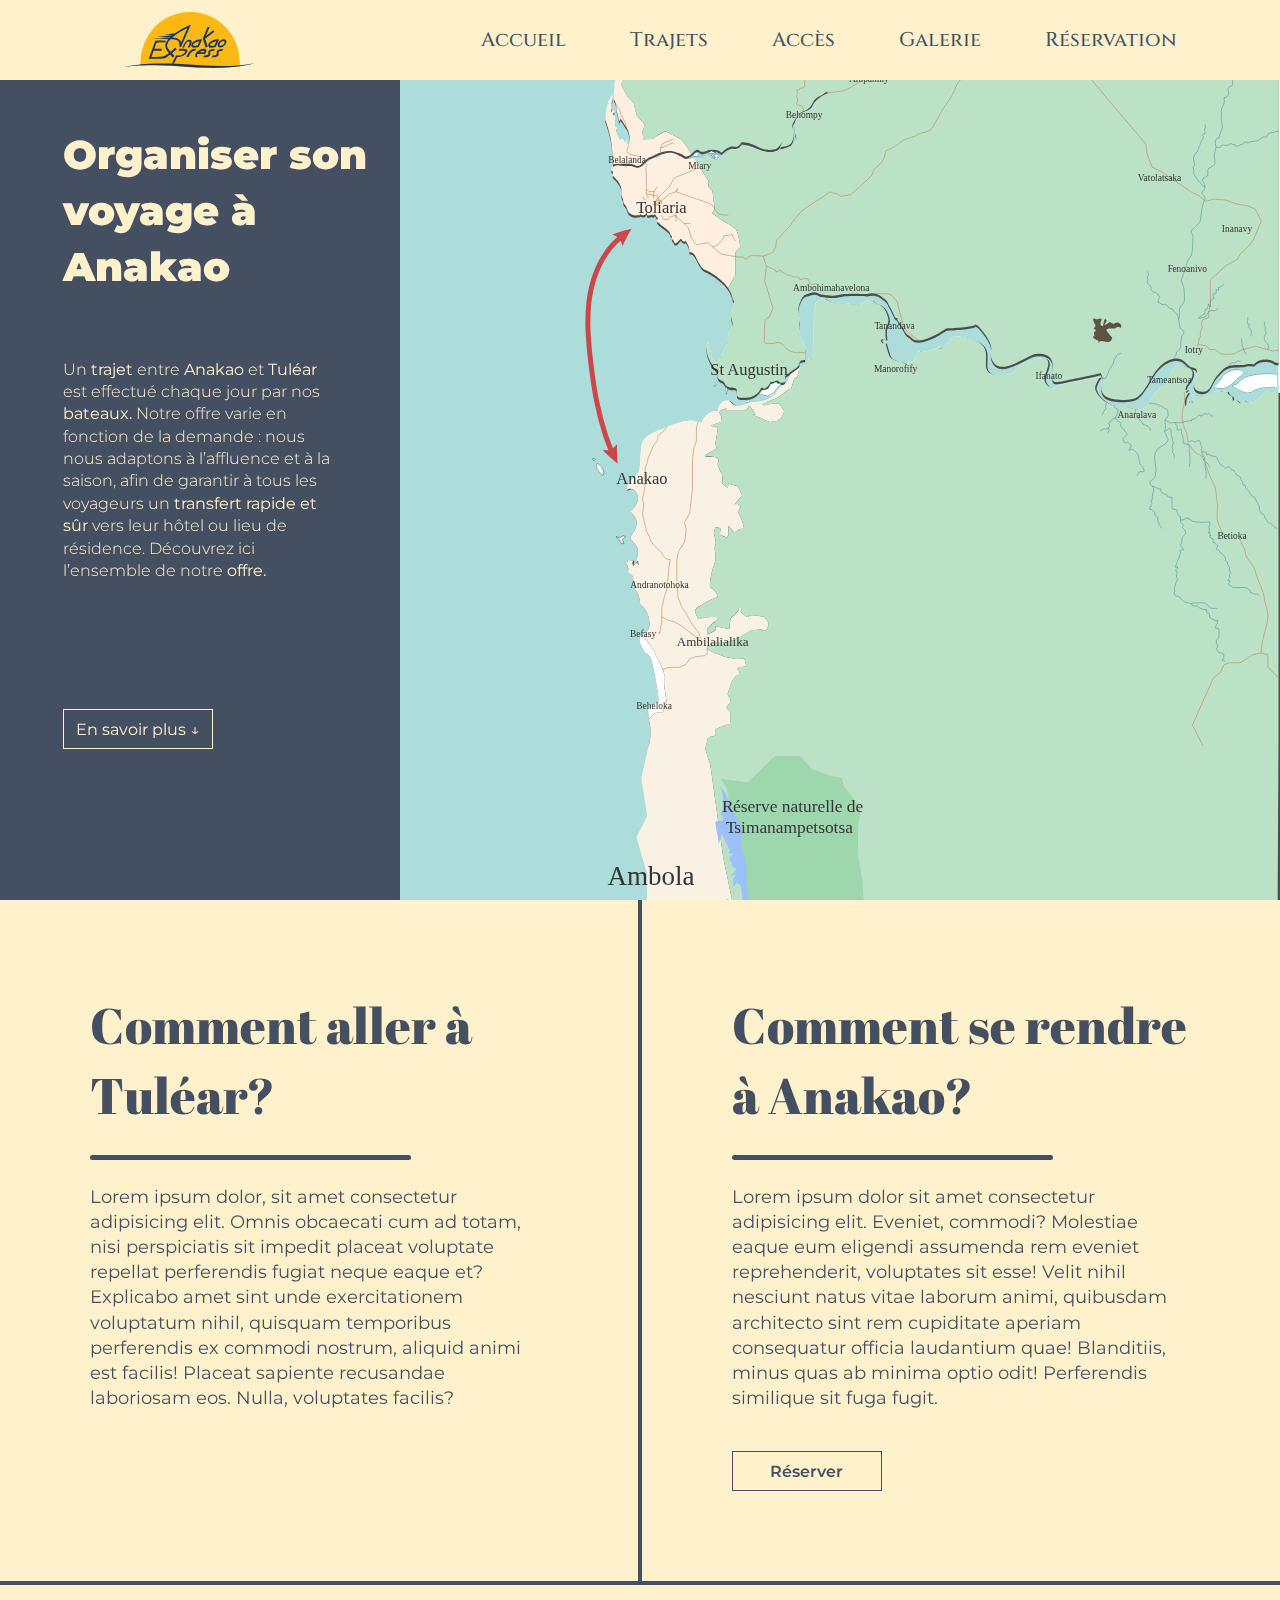
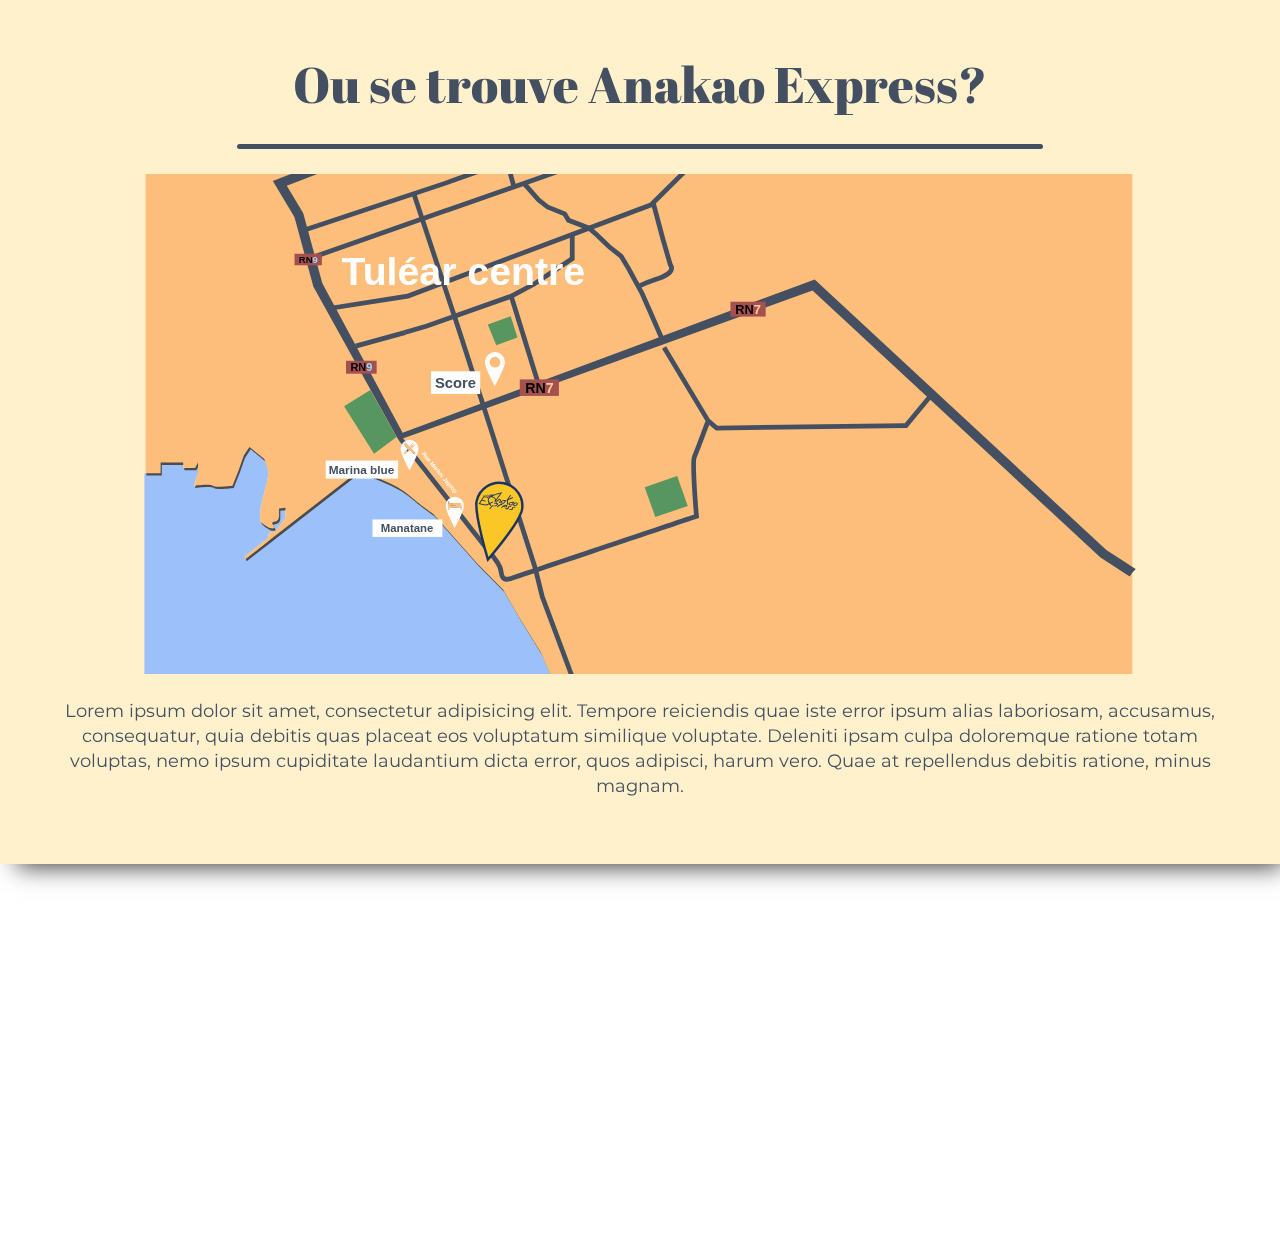
==== acces.html @ bb2743e4 "ajout de la page accès" ====
<!DOCTYPE html>
<html class="no-js" lang="">

<head>

    <meta charset="utf-8">
    <title>Accès</title>
    <meta name="description"
        content="Un transfert quotidien par bateau d'Anakao à Tuléar est assuré. D'autres trajets ou excursions sont possibles sur demande.">
    <meta name="viewport" content="width=device-width, initial-scale=1">

    <meta property="og:title" content="Accès">
    <meta property="og:type" content="website">
    <meta property="og:url" content="http://anakaoexpress/trajets.html">
    <meta property="og:image" content="https://anakao-express.hw-code.fr/img/trajets/map.svg">
    <meta property="og:description"
        content="Un transfert quotidien par bateau d'Anakao à Tuléar est assuré. D'autres trajets ou excursions sont possibles sur demande.">

    <link rel="manifest" href="site.webmanifest">
    <link rel="apple-touch-icon" href="icon.png">
    <!-- Place favicon.ico in the root directory -->


    <link rel="stylesheet" href="stylesheets/main.css">

    <meta name="theme-color" content="#fafafa">

</head>

<body class="body_acces">


    <!-------------------- NAVBAR ---------------------->


    <header>
        <nav>
            <a href="index.html" class="nav-icon" aria-label="visit homepage" aria-current="page">
                <img src="img/logo.svg" alt="logo d'anakao express">

            </a>

            <div class="main-navlinks">
                <button class="hamburger" type="button" aria-label="Toggle navigation" aria-expanded="false">
                    <span></span>
                    <span></span>
                    <span></span>
                </button>
                <div class="navlinks-container">
                    <a href="index.html" aria-current="page">Accueil</a>
                    <a href="trajets.html">Trajets</a>
                    <a href="acces.html">Accès</a>
                    <a href="galerie.html">Galerie</a>
                    <a href="contact.html">Réservation</a>
                </div>
            </div>
        </nav>
    </header>


    <!-------------------- SPLASHSCREEN ---------------------->


    <section class="splashscreen_acces">
        <aside class="sidebar_acces">
            <h1>Organiser son voyage à Anakao</h1>
            <p>Un <strong>trajet</strong> entre <strong>Anakao</strong> et <strong>Tuléar</strong> est effectué chaque
                jour
                par nos <strong>bateaux.</strong> Notre offre varie en fonction de la demande : nous nous adaptons à
                l’affluence
                et à la saison, afin de garantir à tous les voyageurs un <strong>transfert rapide et sûr</strong> vers
                leur
                hôtel ou lieu de résidence. Découvrez ici l’ensemble de notre <strong>offre.</strong></p>
            <a href="#scrollto-anakao_tul">En savoir plus ↓</a>

        </aside>
        <figure>
            <img src="img/trajets/map.svg" alt="plan du trajet anakao/auléar">
        </figure>
    </section>


    <!-------------------- MAIN ---------------------->


    <main class="bg">

        <article class="acces_container">
            <section class="acces_items">
                <h2>Comment aller à Tuléar?</h2>
                <div class="separate_acces"></div>
                <p>Lorem ipsum dolor, sit amet consectetur adipisicing elit. Omnis obcaecati cum ad totam, nisi
                    perspiciatis sit impedit placeat voluptate repellat perferendis fugiat neque eaque et? Explicabo
                    amet sint unde exercitationem voluptatum nihil, quisquam temporibus perferendis ex commodi nostrum,
                    aliquid animi est facilis! Placeat sapiente recusandae laboriosam eos. Nulla, voluptates facilis?
                </p>
            </section>
            <section class="acces_items">
                <h2>Comment se rendre à Anakao?</h2>
                <div class="separate_acces"></div>
                <p>Lorem ipsum dolor sit amet consectetur adipisicing elit. Eveniet, commodi? Molestiae eaque eum
                    eligendi assumenda rem eveniet reprehenderit, voluptates sit esse! Velit nihil nesciunt natus vitae
                    laborum animi, quibusdam architecto sint rem cupiditate aperiam consequatur officia laudantium quae!
                    Blanditiis, minus quas ab minima optio odit! Perferendis similique sit fuga fugit.</p>
                <div class="buttons">
                    <a href="contact.html" class="rsv_button">Réserver</a>
                </div>
            </section>
            <section class="acces_items">
                <h2>Ou se trouve Anakao Express?</h2>
                <div class="separate_acces"></div>
                <figure>
                    <img src="img/acces/map_1.svg" alt="">
                </figure>
                <p>Lorem ipsum dolor sit amet, consectetur adipisicing elit. Tempore reiciendis quae iste error ipsum
                    alias laboriosam, accusamus, consequatur, quia debitis quas placeat eos voluptatum similique
                    voluptate. Deleniti ipsam culpa doloremque ratione totam voluptas, nemo ipsum cupiditate laudantium
                    dicta error, quos adipisci, harum vero. Quae at repellendus debitis ratione, minus magnam.</p>
            </section>
        </article>

    </main>


    <!-------------------- FOOTER ---------------------->


    <footer>
        <ul class="adress">
            <li>Anakao Express</li>
            <li>Boulevard Lyautey <br>Mahavates 2<br>601 Tuléar</li>
            <li>Odilia : 034 60 072 61-62 <br> Fredo : 034 21 673 20</li>
            <li>anakaoexpress@gmail.com</li>
            <li><a href="index.html">
                    <figure><img src="img/logo.svg" alt="logo anakao express"></figure>
                </a></li>
        </ul>
        <div class="separate_footer"></div>
        <ul class="summary">
            <li>Sommaire</li>
            <li><a href="index.html">Accueil</a></li>
            <li><a href="trajets.html">Les trajets</a></li>
            <li><a href="bateaux.html">Les bateaux</a></li>
            <li><a href="contact.html">Tarifs & réservations</a></li>
        </ul>
        <div class="separate_footer"></div>
        <ul class="useful_links">
            <li>Liens utiles</li>
            <li><a target="_blank" href="http://amandine-redaction.fr">Rédactrice Web</a></li>
            <li><a target="_blank" href="https://www.linkedin.com/in/hugo-woille-developpeur-front-end/">Développeur
                    WEB</a>
            </li>
            <li>Suivez nous !</li>
            <li><a href="https://www.facebook.com/anakaoexpress">
                    <figure><img src="img/rs/fbn.svg" alt="logo de facebook"></figure>
                </a></li>
        </ul>
    </footer>
</body>

</html>
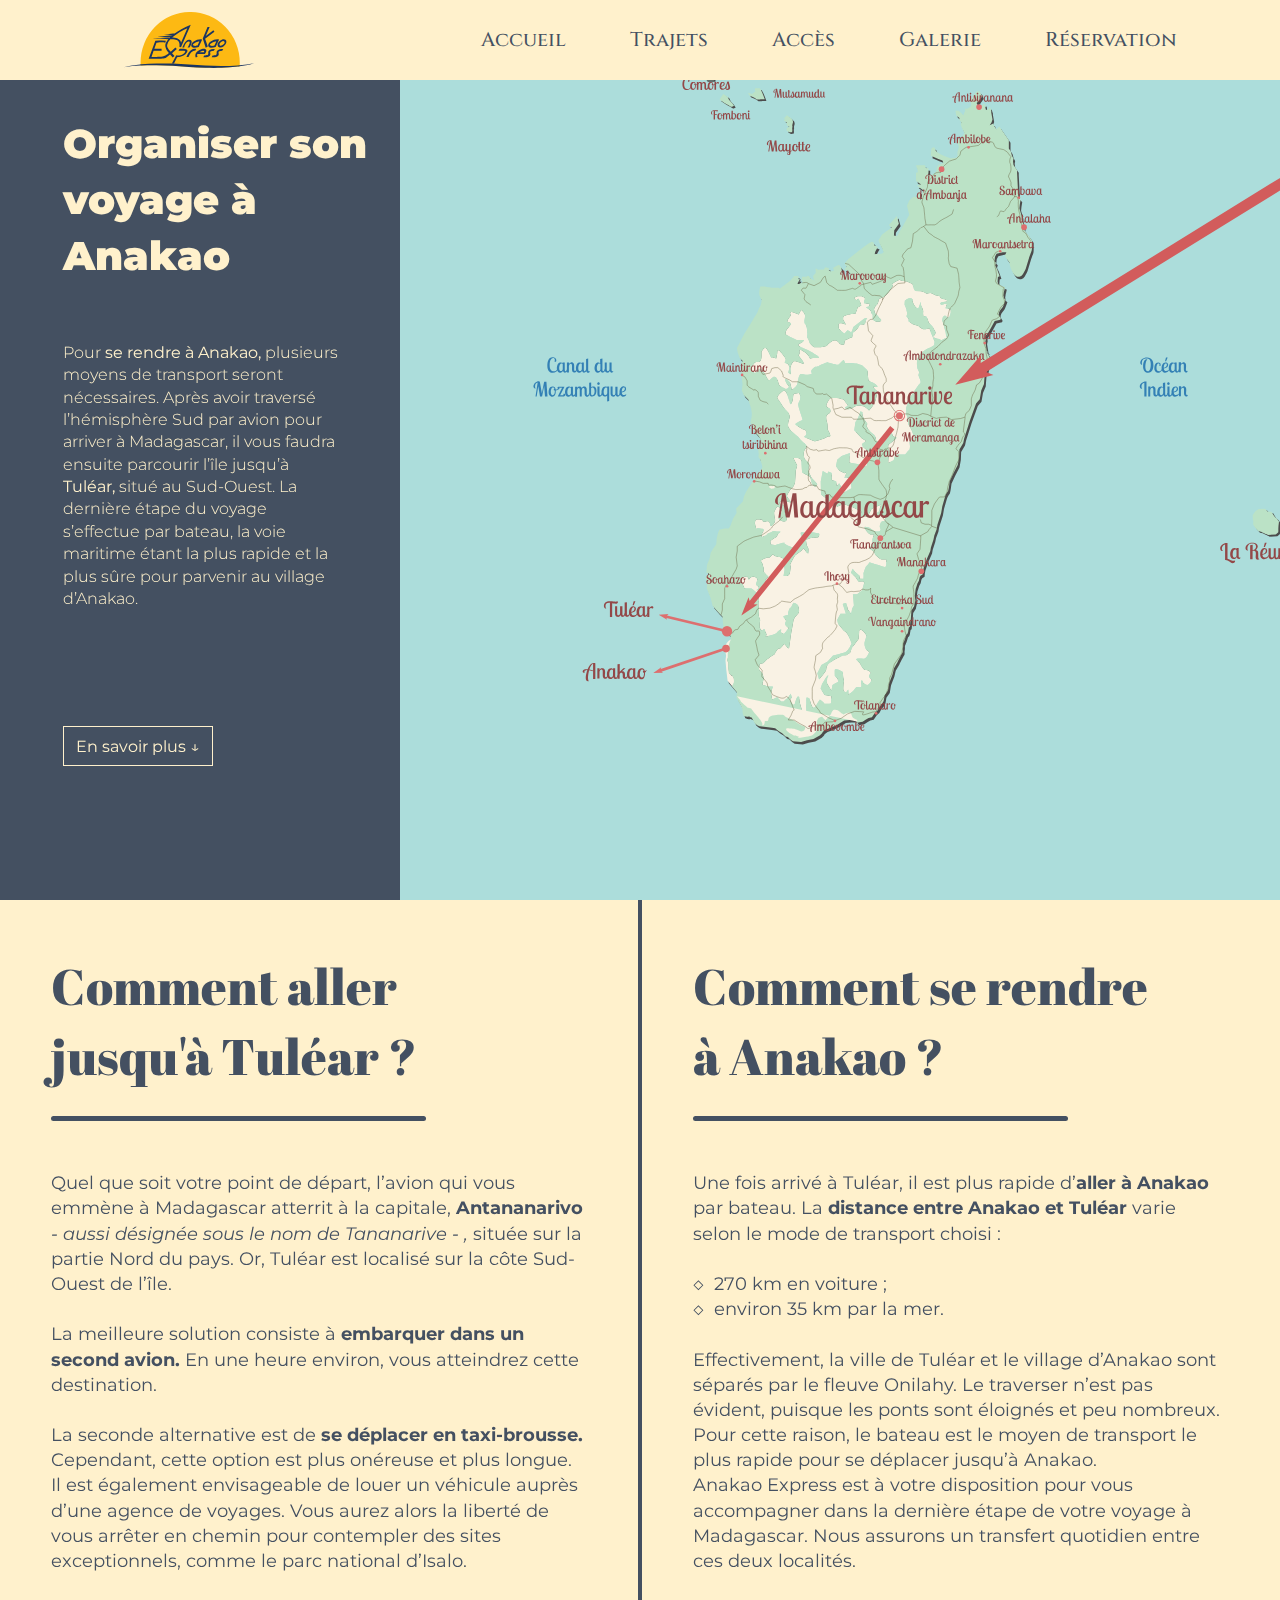
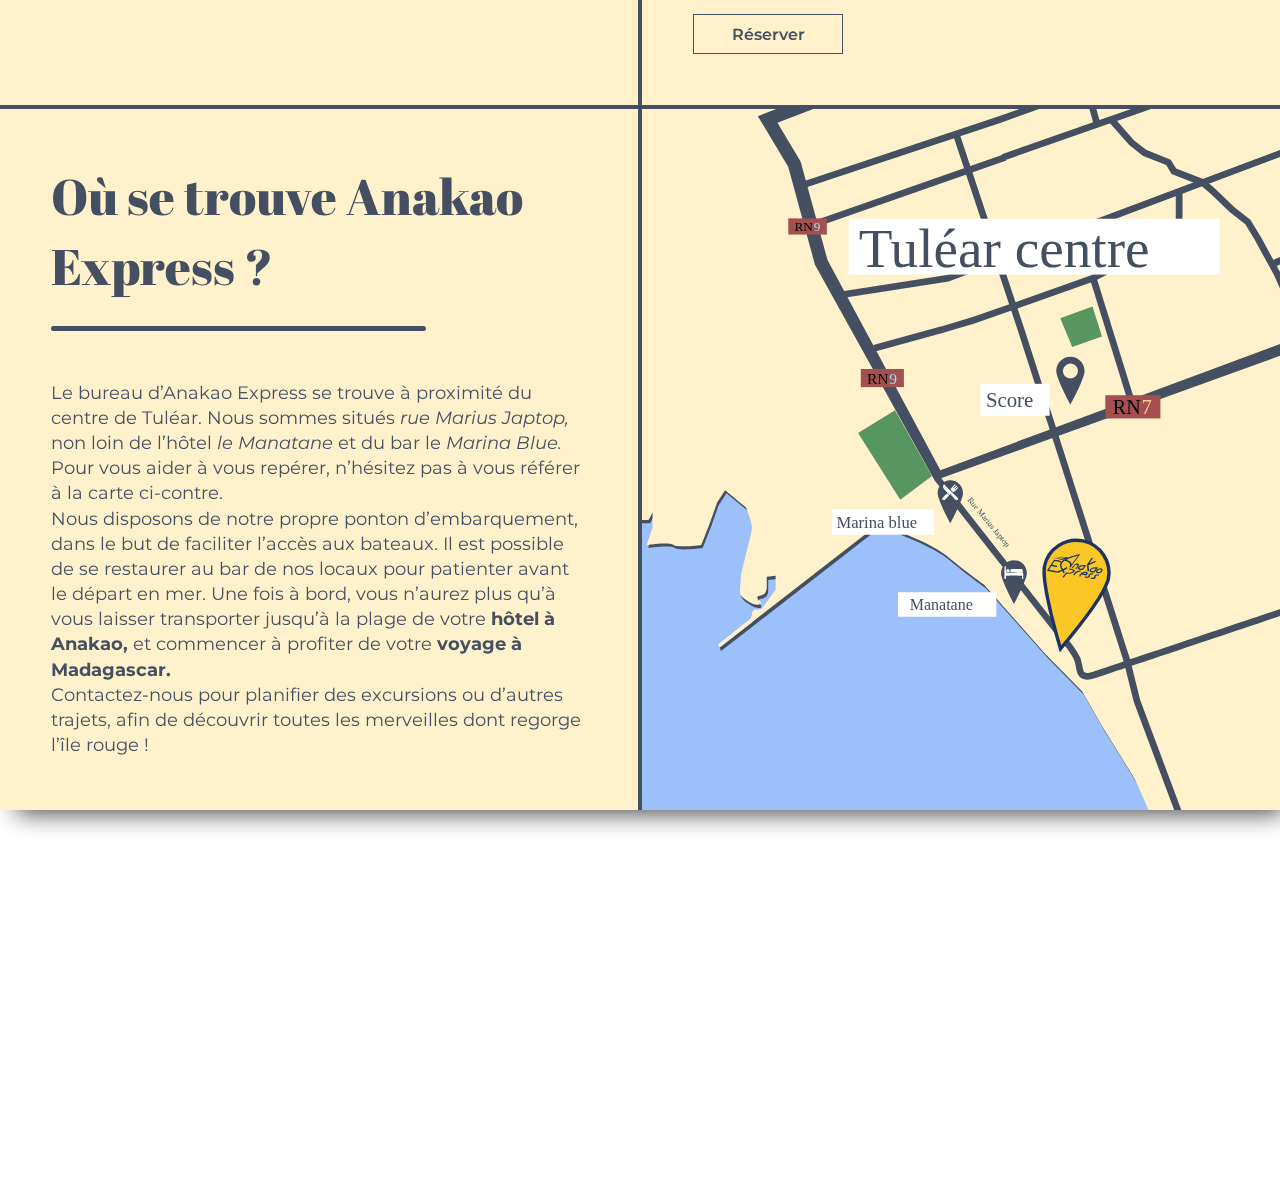
==== commit 6394d71a: "finissions de la page accès" ====
--- a/acces.html
+++ b/acces.html
@@ -64,18 +64,15 @@
     <section class="splashscreen_acces">
         <aside class="sidebar_acces">
             <h1>Organiser son voyage à Anakao</h1>
-            <p>Un <strong>trajet</strong> entre <strong>Anakao</strong> et <strong>Tuléar</strong> est effectué chaque
-                jour
-                par nos <strong>bateaux.</strong> Notre offre varie en fonction de la demande : nous nous adaptons à
-                l’affluence
-                et à la saison, afin de garantir à tous les voyageurs un <strong>transfert rapide et sûr</strong> vers
-                leur
-                hôtel ou lieu de résidence. Découvrez ici l’ensemble de notre <strong>offre.</strong></p>
+            <p>Pour <strong>se rendre à Anakao,</strong> plusieurs moyens de transport seront nécessaires. Après avoir
+                traversé l’hémisphère Sud par avion pour arriver à Madagascar, il vous faudra ensuite parcourir l’île
+                jusqu’à <strong>Tuléar,</strong> situé au Sud-Ouest. La dernière étape du voyage s’effectue par bateau,
+                la voie maritime étant la plus rapide et la plus sûre pour parvenir au village d’Anakao.</p>
             <a href="#scrollto-anakao_tul">En savoir plus ↓</a>
 
         </aside>
         <figure>
-            <img src="img/trajets/map.svg" alt="plan du trajet anakao/auléar">
+            <img src="img/acces/map_mada.svg" alt="plan du trajet anakao/auléar">
         </figure>
     </section>
 
@@ -87,35 +84,58 @@
 
         <article class="acces_container">
             <section class="acces_items">
-                <h2>Comment aller à Tuléar?</h2>
+                <h2>Comment aller jusqu'à Tuléar ?</h2>
                 <div class="separate_acces"></div>
-                <p>Lorem ipsum dolor, sit amet consectetur adipisicing elit. Omnis obcaecati cum ad totam, nisi
-                    perspiciatis sit impedit placeat voluptate repellat perferendis fugiat neque eaque et? Explicabo
-                    amet sint unde exercitationem voluptatum nihil, quisquam temporibus perferendis ex commodi nostrum,
-                    aliquid animi est facilis! Placeat sapiente recusandae laboriosam eos. Nulla, voluptates facilis?
+                <p>Quel que soit votre point de départ, l’avion qui vous emmène à Madagascar atterrit à la capitale,
+                    <strong>Antananarivo</strong> <i>- aussi désignée sous le nom de Tananarive - ,</i> située sur la
+                    partie Nord du pays. Or, Tuléar est localisé sur la côte Sud-Ouest de l’île. <br> <br> La meilleure solution
+                    consiste à <strong>embarquer dans un second avion.</strong> En une heure environ, vous atteindrez
+                    cette destination.<br> <br>
+                    La seconde alternative est de <strong>se déplacer en taxi-brousse.</strong> Cependant, cette option
+                    est plus onéreuse et plus longue. <br> Il est également envisageable de <strong>louer un
+                        véhicule</strong> auprès d’une agence de voyages. Vous aurez alors la liberté de vous arrêter en
+                    chemin pour contempler des sites exceptionnels, comme le parc national d’Isalo.
+
                 </p>
             </section>
             <section class="acces_items">
-                <h2>Comment se rendre à Anakao?</h2>
+                <h2>Comment se rendre à Anakao ?</h2>
                 <div class="separate_acces"></div>
-                <p>Lorem ipsum dolor sit amet consectetur adipisicing elit. Eveniet, commodi? Molestiae eaque eum
-                    eligendi assumenda rem eveniet reprehenderit, voluptates sit esse! Velit nihil nesciunt natus vitae
-                    laborum animi, quibusdam architecto sint rem cupiditate aperiam consequatur officia laudantium quae!
-                    Blanditiis, minus quas ab minima optio odit! Perferendis similique sit fuga fugit.</p>
+                <p>Une fois arrivé à Tuléar, il est plus rapide d’<strong>aller à Anakao</strong> par bateau. La
+                    <strong>distance entre Anakao et Tuléar</strong> varie selon le mode de transport choisi :<br><br>
+                    ◇  270 km en voiture ; <br>
+                    ◇  environ 35 km par la mer.<br> <br>
+                    Effectivement, la ville de Tuléar et le village d’Anakao sont séparés par le fleuve Onilahy. Le
+                    traverser n’est pas évident, puisque les ponts sont éloignés et peu nombreux.
+                    Pour cette raison, <strong id="nostrong">le bateau est le moyen de transport le plus rapide pour se déplacer
+                        jusqu’à Anakao.</strong><br>
+                    Anakao Express est à votre disposition pour vous accompagner dans la dernière étape de votre voyage
+                    à Madagascar. Nous assurons un transfert quotidien entre ces deux localités.
+                </p>
                 <div class="buttons">
                     <a href="contact.html" class="rsv_button">Réserver</a>
                 </div>
             </section>
             <section class="acces_items">
-                <h2>Ou se trouve Anakao Express?</h2>
+                <div class="anakao_location">
+                <h2>Où se trouve Anakao Express ?</h2>
                 <div class="separate_acces"></div>
-                <figure>
-                    <img src="img/acces/map_1.svg" alt="">
-                </figure>
-                <p>Lorem ipsum dolor sit amet, consectetur adipisicing elit. Tempore reiciendis quae iste error ipsum
-                    alias laboriosam, accusamus, consequatur, quia debitis quas placeat eos voluptatum similique
-                    voluptate. Deleniti ipsam culpa doloremque ratione totam voluptas, nemo ipsum cupiditate laudantium
-                    dicta error, quos adipisci, harum vero. Quae at repellendus debitis ratione, minus magnam.</p>
+                
+                <p>Le </strong>bureau d’Anakao Express</strong> se trouve à proximité du centre de Tuléar. Nous sommes
+                    situés <i>rue Marius Japtop,</i> non loin de l’hôtel <i>le Manatane</i> et du bar le <i>Marina
+                        Blue. <br></i> Pour vous aider à vous repérer, n’hésitez pas à vous référer à la carte ci-contre.<br>
+                    Nous disposons de notre propre ponton d’embarquement, dans le but de faciliter l’accès aux bateaux.
+                    Il est possible de se restaurer au bar de nos locaux pour patienter avant le départ en mer. Une fois
+                    à bord, vous n’aurez plus qu’à vous laisser transporter jusqu’à la plage de votre <strong>hôtel à
+                        Anakao,</strong> et commencer à profiter de votre <strong>voyage à Madagascar.</strong><br>
+                    Contactez-nous pour planifier des excursions ou d’autres trajets, afin de découvrir toutes les
+                    merveilles dont regorge l’île rouge !
+                </p>
+                
+            </div>
+            <figure>
+                <img src="img/acces/map_1.svg" alt="">
+            </figure>
             </section>
         </article>
 
@@ -156,6 +176,7 @@
                 </a></li>
         </ul>
     </footer>
+    <script type="text/javascript" src="js/navbar.js"></script>
 </body>
 
 </html>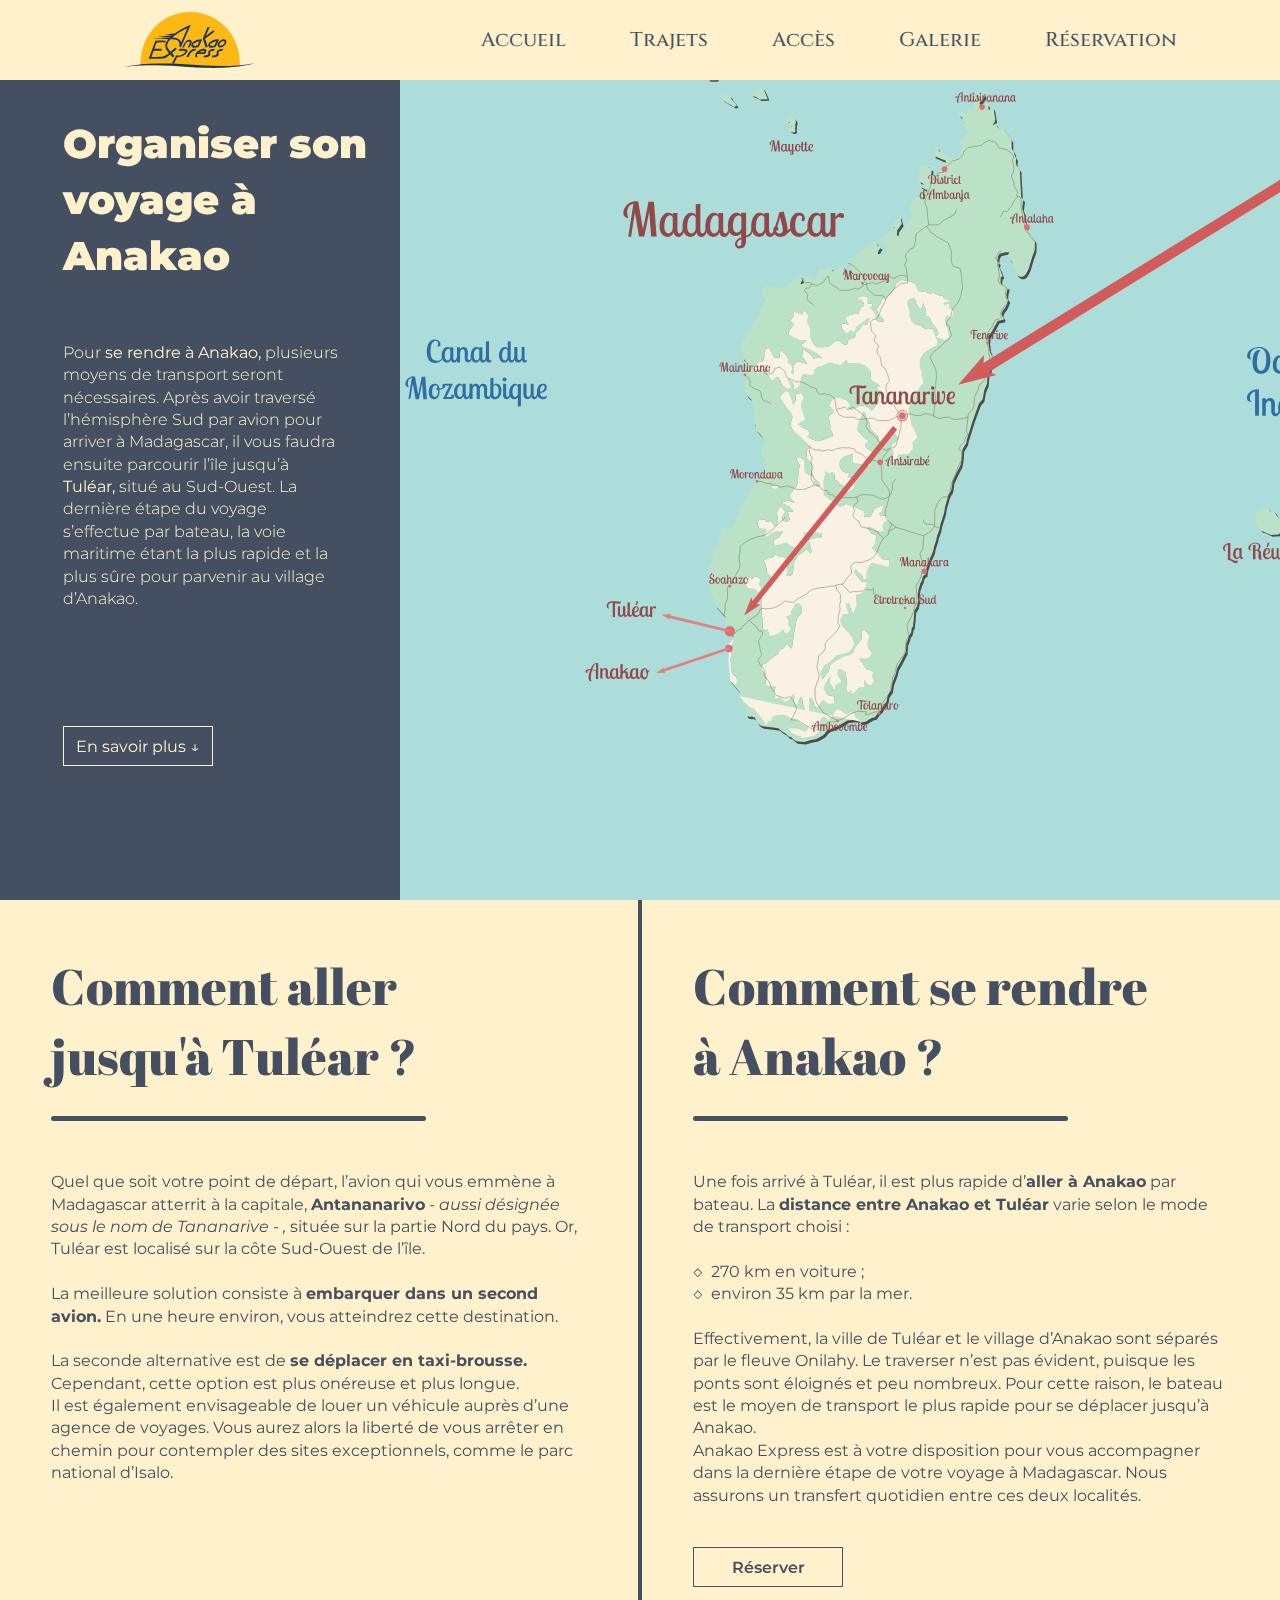
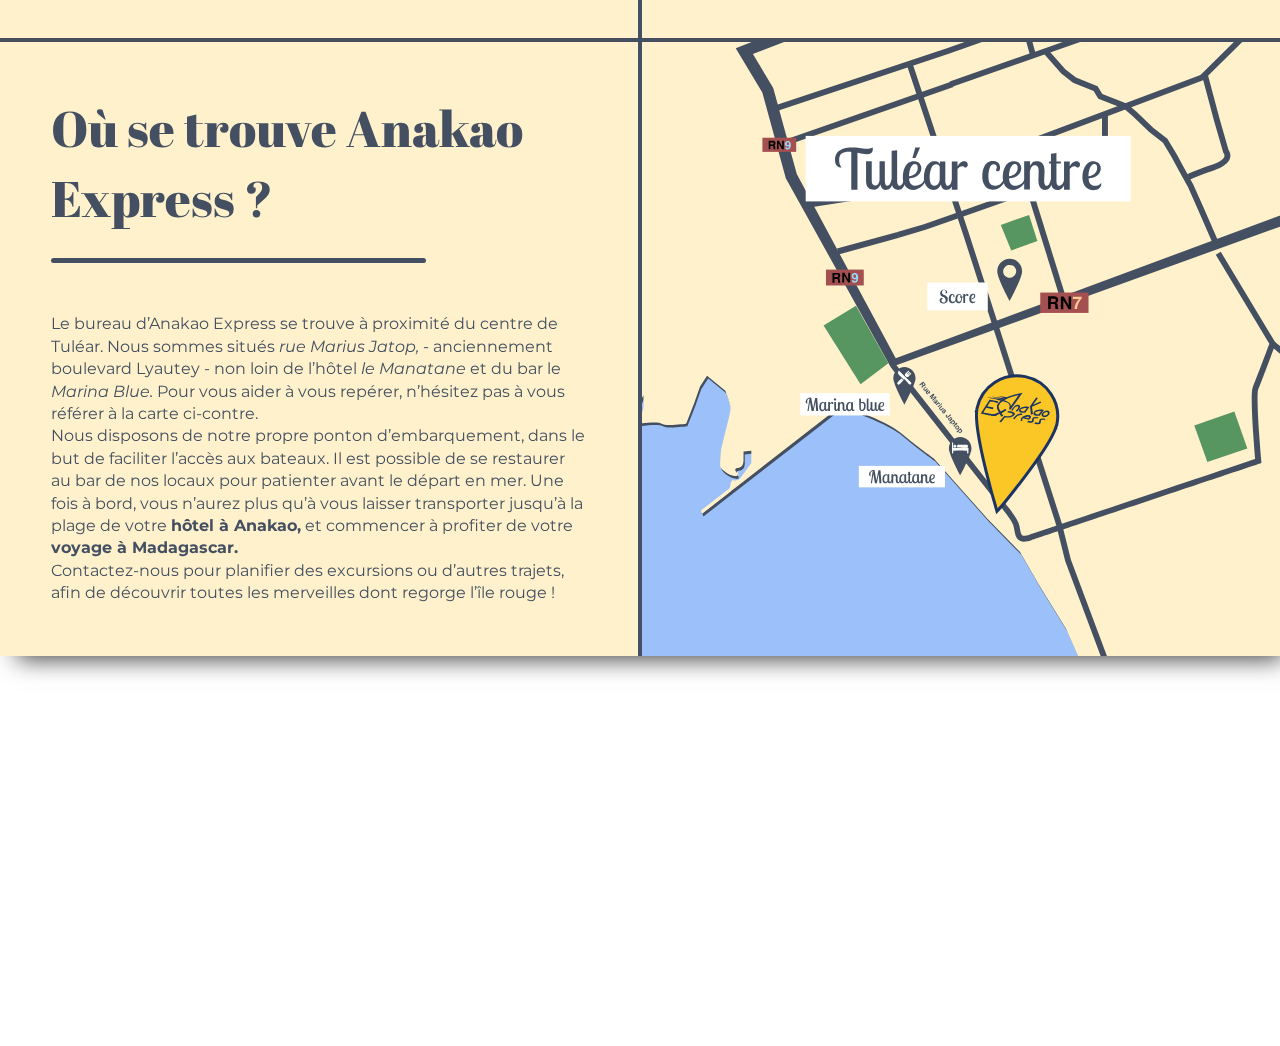
==== commit 11ad4ed1: "petit changements des map page acces" ====
--- a/acces.html
+++ b/acces.html
@@ -88,7 +88,8 @@
                 <div class="separate_acces"></div>
                 <p>Quel que soit votre point de départ, l’avion qui vous emmène à Madagascar atterrit à la capitale,
                     <strong>Antananarivo</strong> <i>- aussi désignée sous le nom de Tananarive - ,</i> située sur la
-                    partie Nord du pays. Or, Tuléar est localisé sur la côte Sud-Ouest de l’île. <br> <br> La meilleure solution
+                    partie Nord du pays. Or, Tuléar est localisé sur la côte Sud-Ouest de l’île. <br> <br> La meilleure
+                    solution
                     consiste à <strong>embarquer dans un second avion.</strong> En une heure environ, vous atteindrez
                     cette destination.<br> <br>
                     La seconde alternative est de <strong>se déplacer en taxi-brousse.</strong> Cependant, cette option
@@ -107,7 +108,8 @@
                     ◇  environ 35 km par la mer.<br> <br>
                     Effectivement, la ville de Tuléar et le village d’Anakao sont séparés par le fleuve Onilahy. Le
                     traverser n’est pas évident, puisque les ponts sont éloignés et peu nombreux.
-                    Pour cette raison, <strong id="nostrong">le bateau est le moyen de transport le plus rapide pour se déplacer
+                    Pour cette raison, <strong id="nostrong">le bateau est le moyen de transport le plus rapide pour se
+                        déplacer
                         jusqu’à Anakao.</strong><br>
                     Anakao Express est à votre disposition pour vous accompagner dans la dernière étape de votre voyage
                     à Madagascar. Nous assurons un transfert quotidien entre ces deux localités.
@@ -118,24 +120,27 @@
             </section>
             <section class="acces_items">
                 <div class="anakao_location">
-                <h2>Où se trouve Anakao Express ?</h2>
-                <div class="separate_acces"></div>
-                
-                <p>Le </strong>bureau d’Anakao Express</strong> se trouve à proximité du centre de Tuléar. Nous sommes
-                    situés <i>rue Marius Japtop,</i> non loin de l’hôtel <i>le Manatane</i> et du bar le <i>Marina
-                        Blue. <br></i> Pour vous aider à vous repérer, n’hésitez pas à vous référer à la carte ci-contre.<br>
-                    Nous disposons de notre propre ponton d’embarquement, dans le but de faciliter l’accès aux bateaux.
-                    Il est possible de se restaurer au bar de nos locaux pour patienter avant le départ en mer. Une fois
-                    à bord, vous n’aurez plus qu’à vous laisser transporter jusqu’à la plage de votre <strong>hôtel à
-                        Anakao,</strong> et commencer à profiter de votre <strong>voyage à Madagascar.</strong><br>
-                    Contactez-nous pour planifier des excursions ou d’autres trajets, afin de découvrir toutes les
-                    merveilles dont regorge l’île rouge !
-                </p>
-                
-            </div>
-            <figure>
-                <img src="img/acces/map_1.svg" alt="">
-            </figure>
+                    <h2>Où se trouve Anakao Express ?</h2>
+                    <div class="separate_acces"></div>
+
+                    <p>Le </strong>bureau d’Anakao Express</strong> se trouve à proximité du centre de Tuléar. Nous
+                        sommes situés <i>rue Marius Jatop, </i>- anciennement boulevard Lyautey - non loin de l’hôtel
+                        <i>le Manatane</i> et du bar le <i>Marina Blue.</i> Pour vous aider à vous repérer, n’hésitez
+                        pas à vous référer à la carte ci-contre.<br>
+                        Nous disposons de notre propre ponton d’embarquement, dans le but de faciliter l’accès aux
+                        bateaux. Il est possible de se restaurer au bar de nos locaux pour patienter avant le départ en
+                        mer. Une fois à bord, vous n’aurez plus qu’à vous laisser transporter jusqu’à la plage de votre
+                        <strong>hôtel à Anakao,</strong> et commencer à profiter de votre <strong>voyage à
+                            Madagascar.</strong><br>
+                        Contactez-nous pour planifier des excursions ou d’autres trajets, afin de découvrir toutes les
+                        merveilles dont regorge l’île rouge !
+
+                    </p>
+
+                </div>
+                <figure>
+                    <img src="img/acces/map_1.svg" alt="">
+                </figure>
             </section>
         </article>
 
@@ -148,7 +153,7 @@
     <footer>
         <ul class="adress">
             <li>Anakao Express</li>
-            <li>Boulevard Lyautey <br>Mahavates 2<br>601 Tuléar</li>
+            <li>rue Marius Jatop <br>Mahavates 2<br>601 Tuléar</li>
             <li>Odilia : 034 60 072 61-62 <br> Fredo : 034 21 673 20</li>
             <li>anakaoexpress@gmail.com</li>
             <li><a href="index.html">
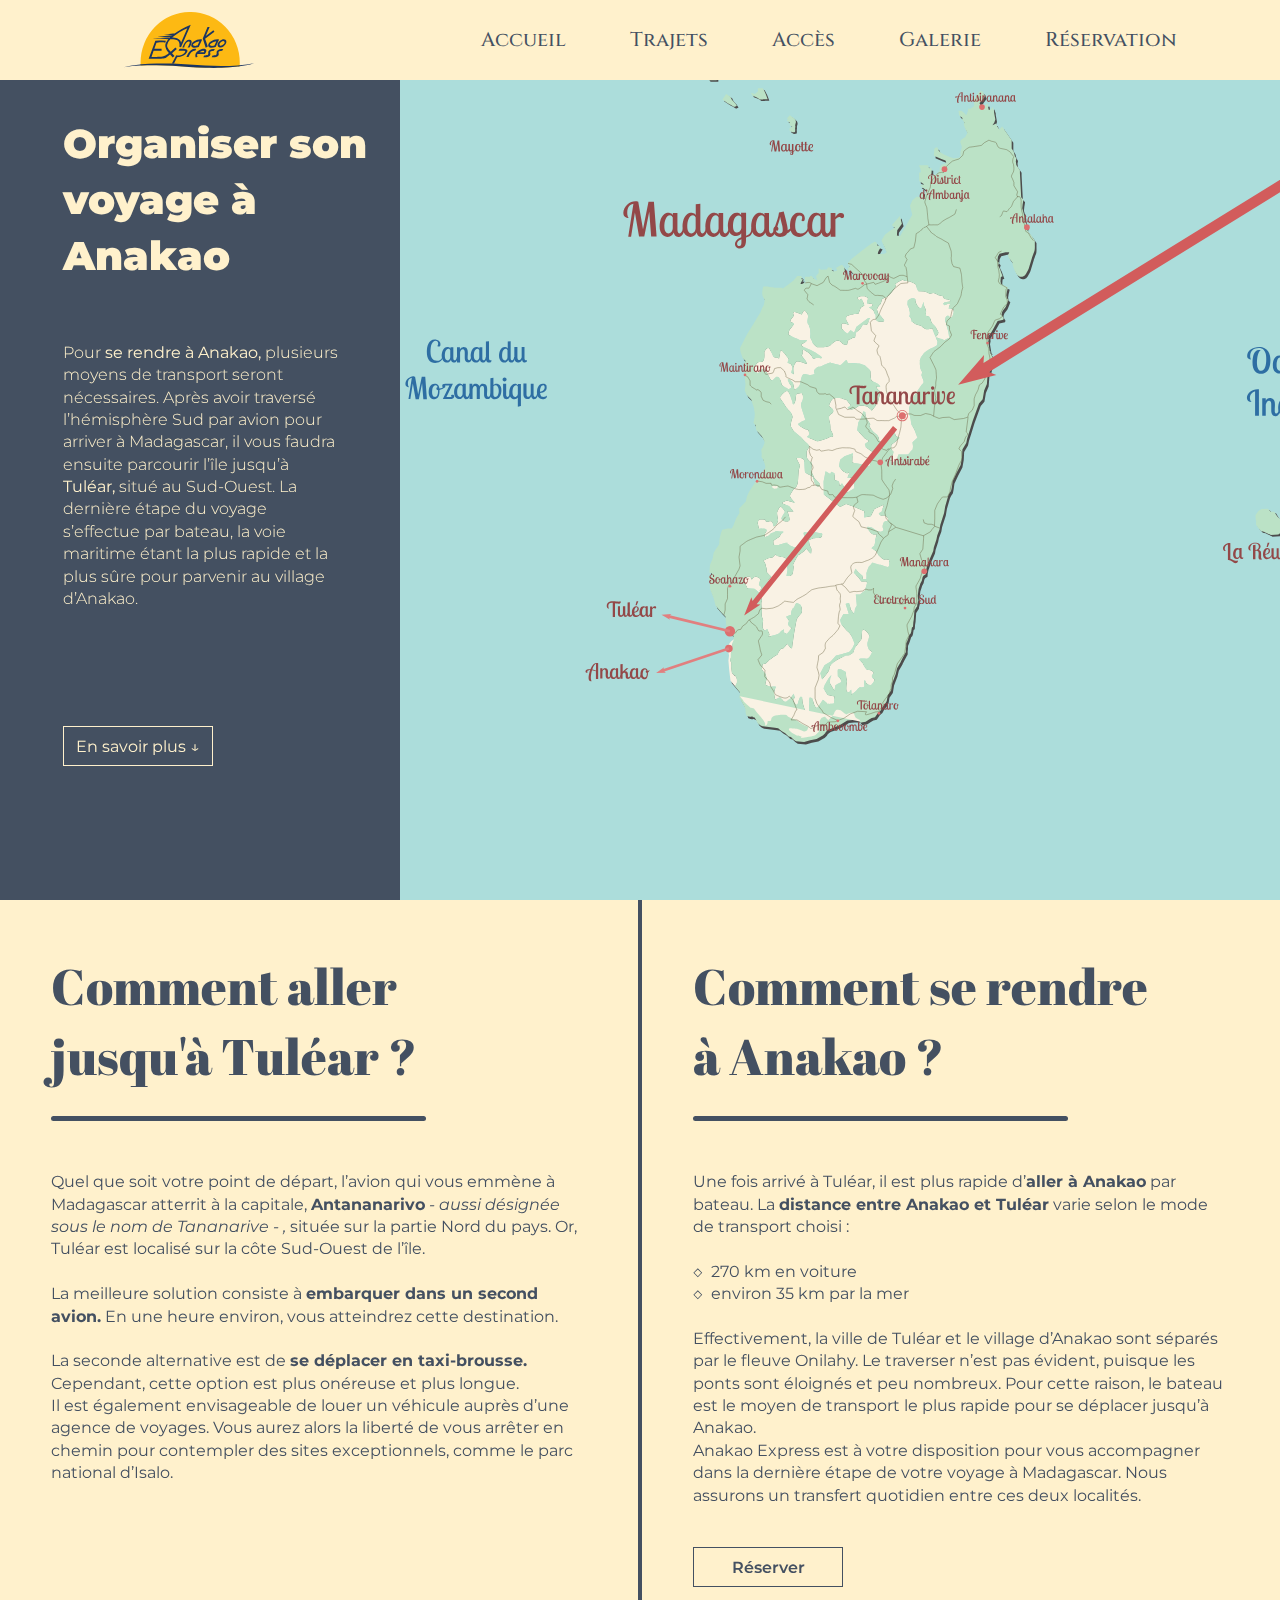
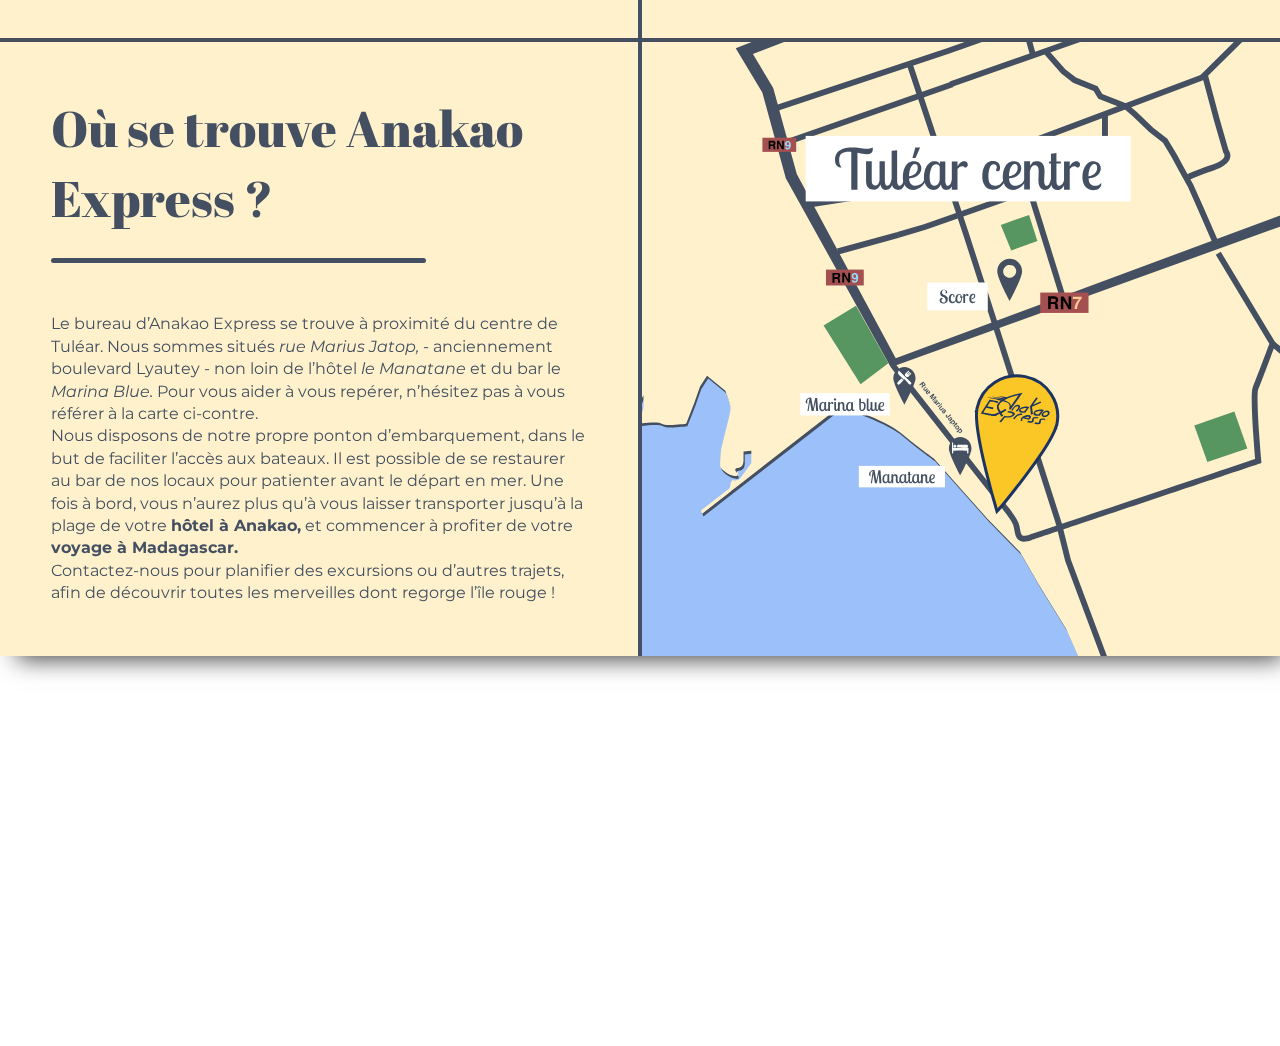
==== commit 5505d08d: "page index bateau et a propos format 1024 avancé" ====
--- a/acces.html
+++ b/acces.html
@@ -104,8 +104,8 @@
                 <div class="separate_acces"></div>
                 <p>Une fois arrivé à Tuléar, il est plus rapide d’<strong>aller à Anakao</strong> par bateau. La
                     <strong>distance entre Anakao et Tuléar</strong> varie selon le mode de transport choisi :<br><br>
-                    ◇  270 km en voiture ; <br>
-                    ◇  environ 35 km par la mer.<br> <br>
+                    ◇  270 km en voiture <br>
+                    ◇  environ 35 km par la mer<br> <br>
                     Effectivement, la ville de Tuléar et le village d’Anakao sont séparés par le fleuve Onilahy. Le
                     traverser n’est pas évident, puisque les ponts sont éloignés et peu nombreux.
                     Pour cette raison, <strong id="nostrong">le bateau est le moyen de transport le plus rapide pour se
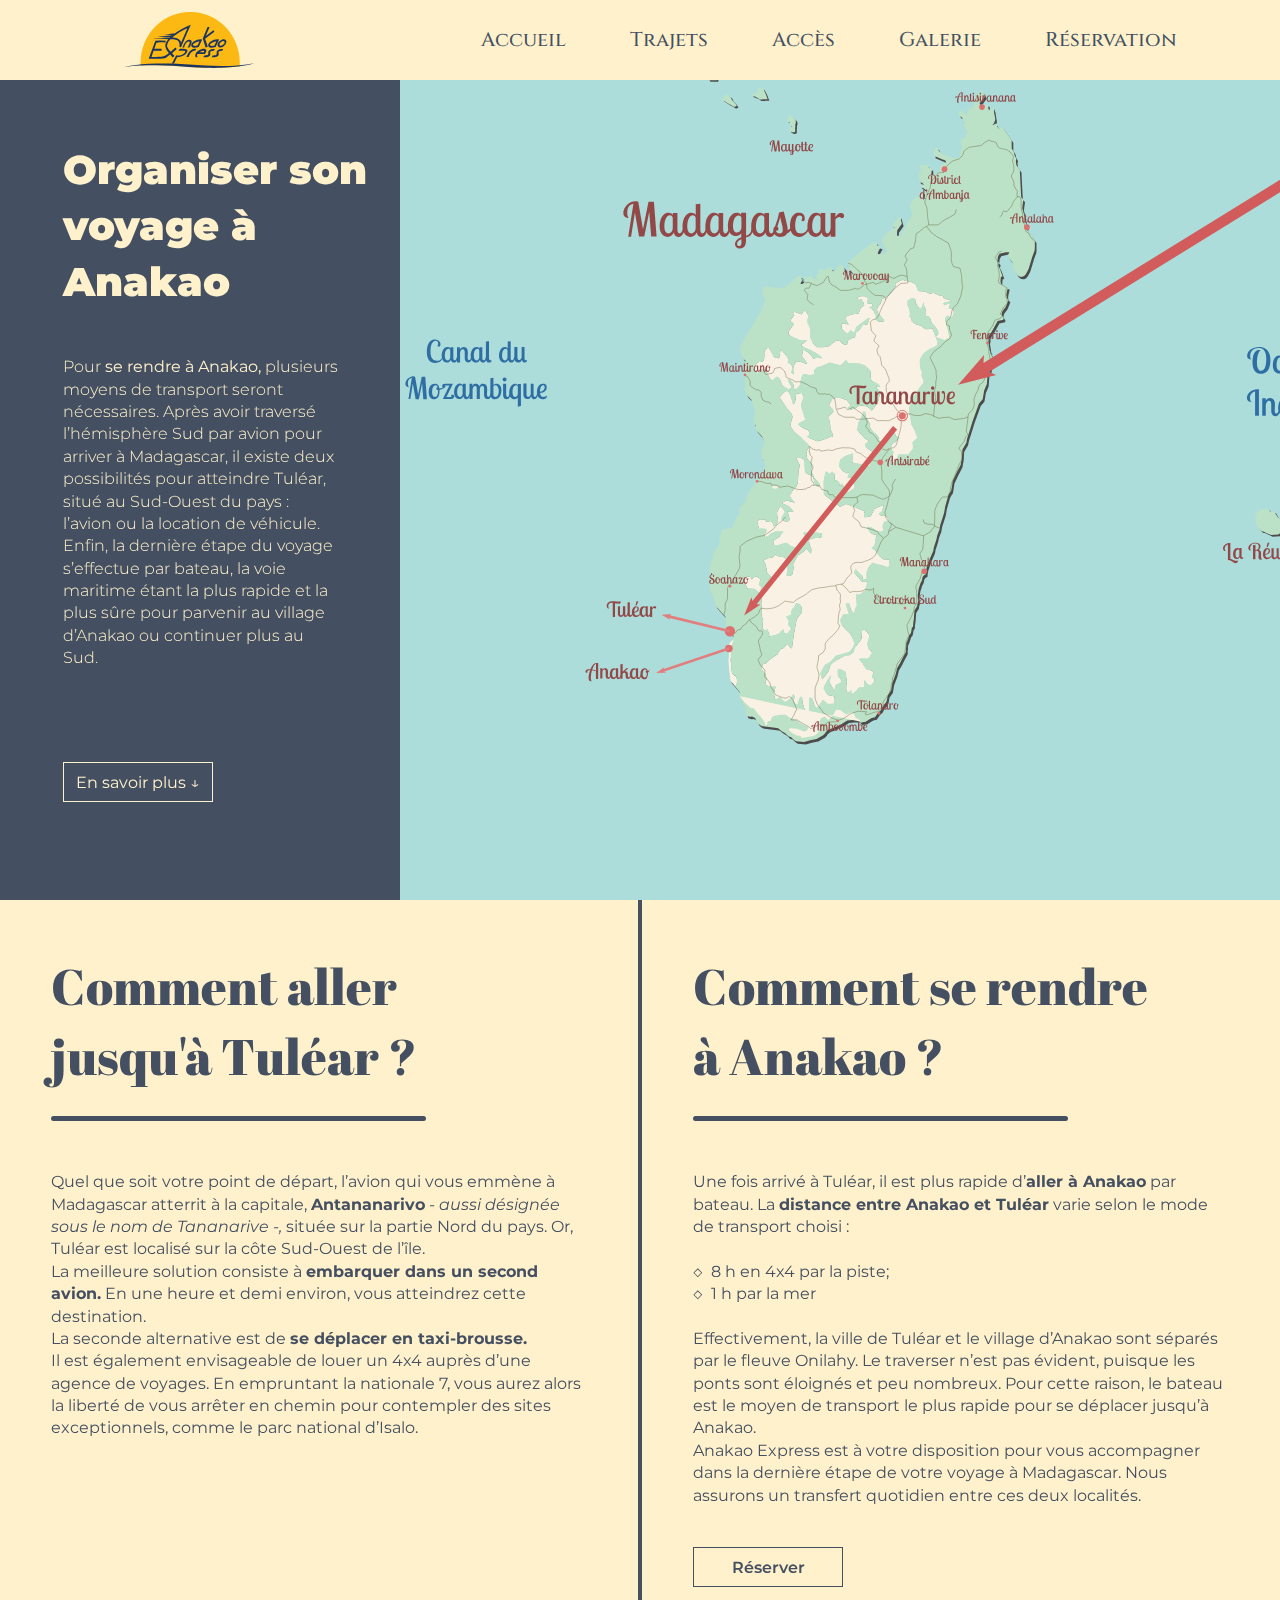
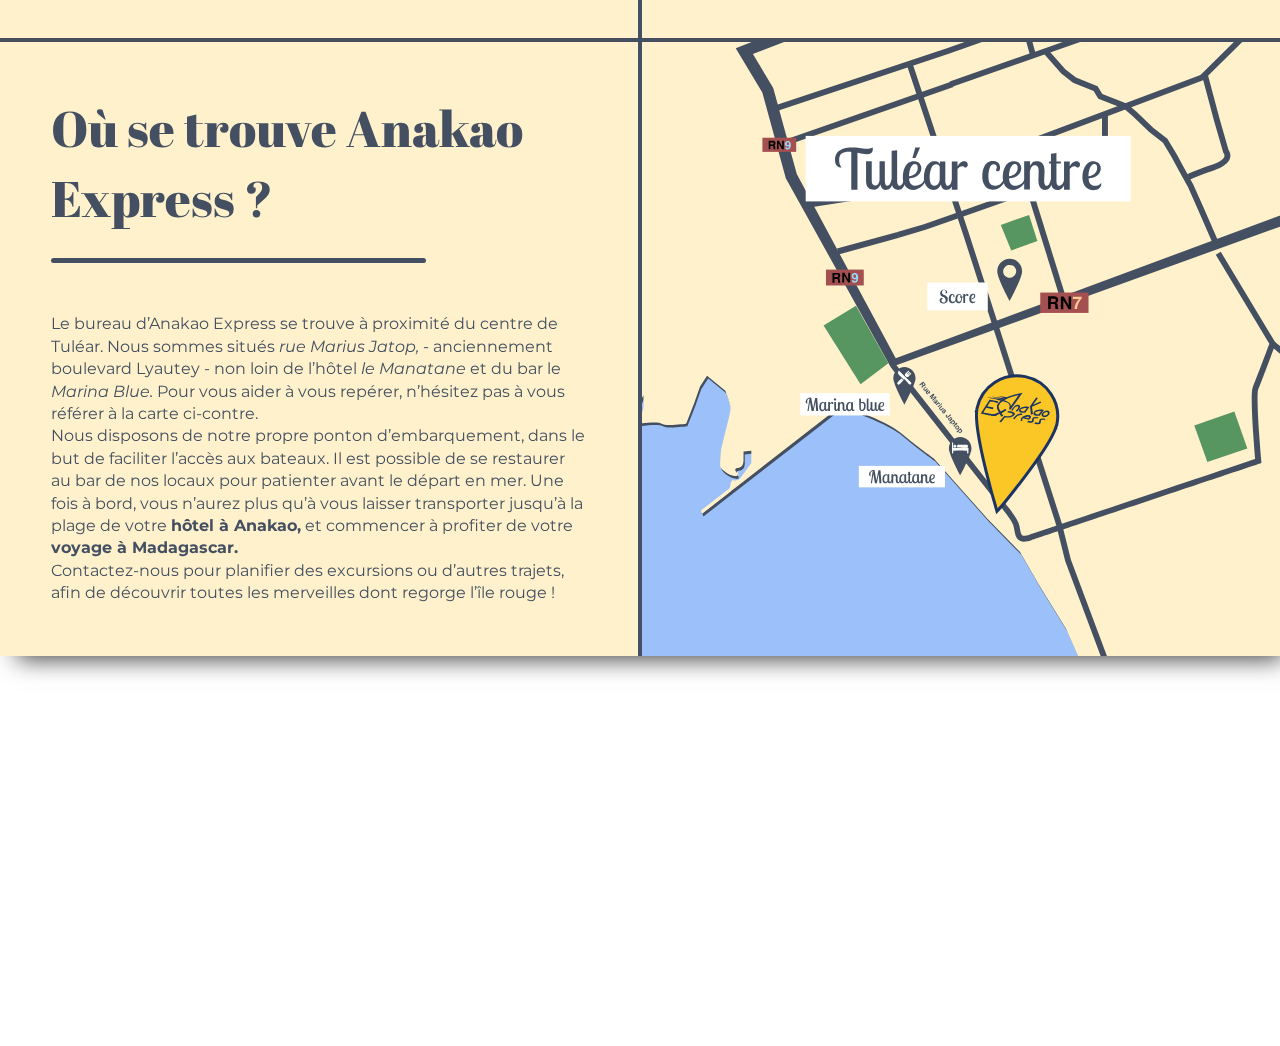
==== commit 27ec65c7: "corrections fautes d'orthographe et textesy" ====
--- a/acces.html
+++ b/acces.html
@@ -64,11 +64,9 @@
     <section class="splashscreen_acces">
         <aside class="sidebar_acces">
             <h1>Organiser son voyage à Anakao</h1>
-            <p>Pour <strong>se rendre à Anakao,</strong> plusieurs moyens de transport seront nécessaires. Après avoir
-                traversé l’hémisphère Sud par avion pour arriver à Madagascar, il vous faudra ensuite parcourir l’île
-                jusqu’à <strong>Tuléar,</strong> situé au Sud-Ouest. La dernière étape du voyage s’effectue par bateau,
-                la voie maritime étant la plus rapide et la plus sûre pour parvenir au village d’Anakao.</p>
-            <a href="#scrollto-anakao_tul">En savoir plus ↓</a>
+            <p>Pour <strong>se rendre à Anakao,</strong> plusieurs moyens de transport seront nécessaires. Après avoir traversé l’hémisphère Sud par avion pour arriver à Madagascar, il existe deux possibilités pour atteindre Tuléar, situé au Sud-Ouest du pays : l’avion ou la location de véhicule.
+                Enfin, la dernière étape du voyage s’effectue par bateau, la voie maritime étant la plus rapide et la plus sûre pour parvenir au village d’Anakao ou continuer plus au Sud.</p>
+            <a href="#scroll-to-acces">En savoir plus ↓</a>
 
         </aside>
         <figure>
@@ -83,19 +81,11 @@
     <main class="bg">
 
         <article class="acces_container">
-            <section class="acces_items">
+            <section class="acces_items" id ="scroll-to-acces">
                 <h2>Comment aller jusqu'à Tuléar ?</h2>
                 <div class="separate_acces"></div>
-                <p>Quel que soit votre point de départ, l’avion qui vous emmène à Madagascar atterrit à la capitale,
-                    <strong>Antananarivo</strong> <i>- aussi désignée sous le nom de Tananarive - ,</i> située sur la
-                    partie Nord du pays. Or, Tuléar est localisé sur la côte Sud-Ouest de l’île. <br> <br> La meilleure
-                    solution
-                    consiste à <strong>embarquer dans un second avion.</strong> En une heure environ, vous atteindrez
-                    cette destination.<br> <br>
-                    La seconde alternative est de <strong>se déplacer en taxi-brousse.</strong> Cependant, cette option
-                    est plus onéreuse et plus longue. <br> Il est également envisageable de <strong>louer un
-                        véhicule</strong> auprès d’une agence de voyages. Vous aurez alors la liberté de vous arrêter en
-                    chemin pour contempler des sites exceptionnels, comme le parc national d’Isalo.
+                <p>Quel que soit votre point de départ, l’avion qui vous emmène à Madagascar atterrit à la capitale, <strong>Antananarivo</strong> <i>- aussi désignée sous le nom de Tananarive -,</i> située sur la partie Nord du pays. Or, Tuléar est localisé sur la côte Sud-Ouest de l’île. <br>La meilleure solution consiste à <strong>embarquer dans un second avion.</strong> En une heure et demi environ, vous atteindrez cette destination.<br>
+                    La seconde alternative est de <strong>se déplacer en taxi-brousse.</strong><br> Il est également envisageable de <strong>louer un 4x4</strong> auprès d’une agence de voyages. En empruntant la nationale 7, vous aurez alors la liberté de vous arrêter en chemin pour contempler des sites exceptionnels, comme le parc national d’Isalo.
 
                 </p>
             </section>
@@ -104,8 +94,8 @@
                 <div class="separate_acces"></div>
                 <p>Une fois arrivé à Tuléar, il est plus rapide d’<strong>aller à Anakao</strong> par bateau. La
                     <strong>distance entre Anakao et Tuléar</strong> varie selon le mode de transport choisi :<br><br>
-                    ◇  270 km en voiture <br>
-                    ◇  environ 35 km par la mer<br> <br>
+                    ◇  8 h en 4x4 par la piste; <br>
+                    ◇  1 h par la mer<br> <br>
                     Effectivement, la ville de Tuléar et le village d’Anakao sont séparés par le fleuve Onilahy. Le
                     traverser n’est pas évident, puisque les ponts sont éloignés et peu nombreux.
                     Pour cette raison, <strong id="nostrong">le bateau est le moyen de transport le plus rapide pour se
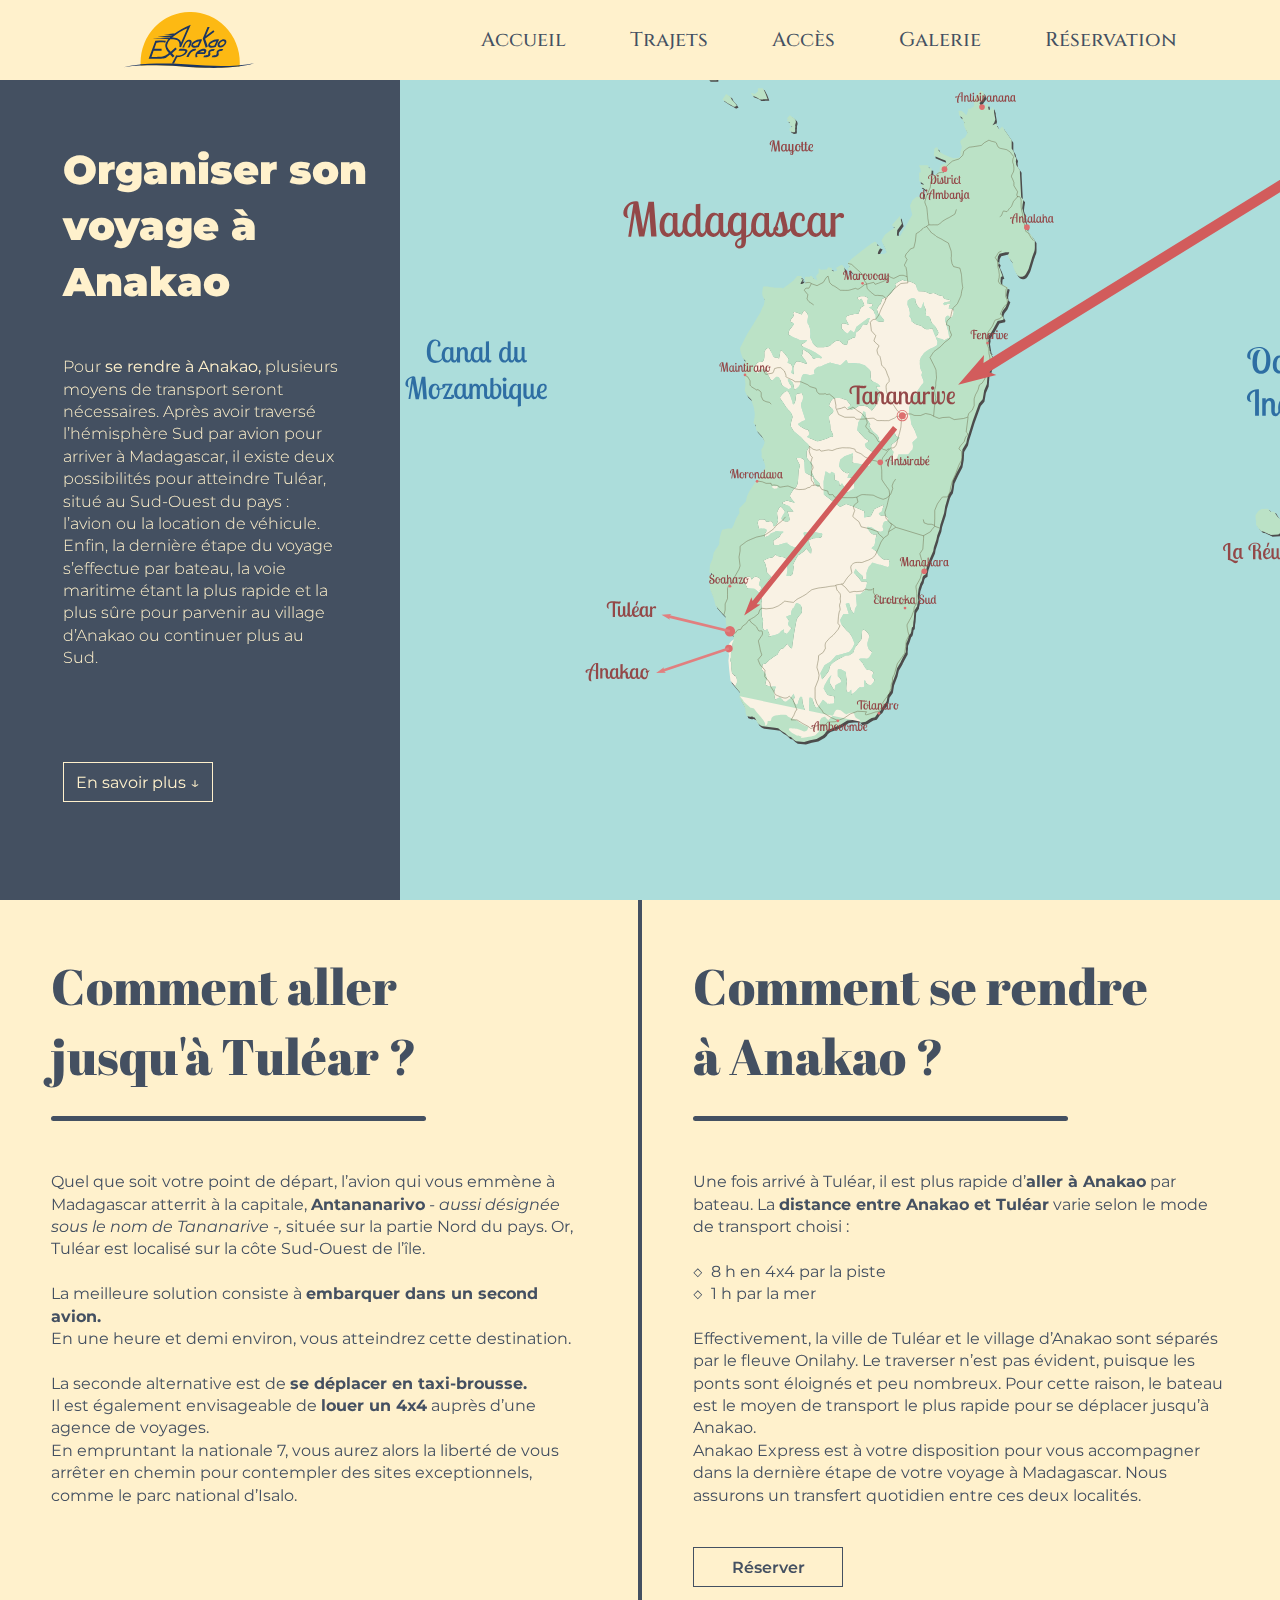
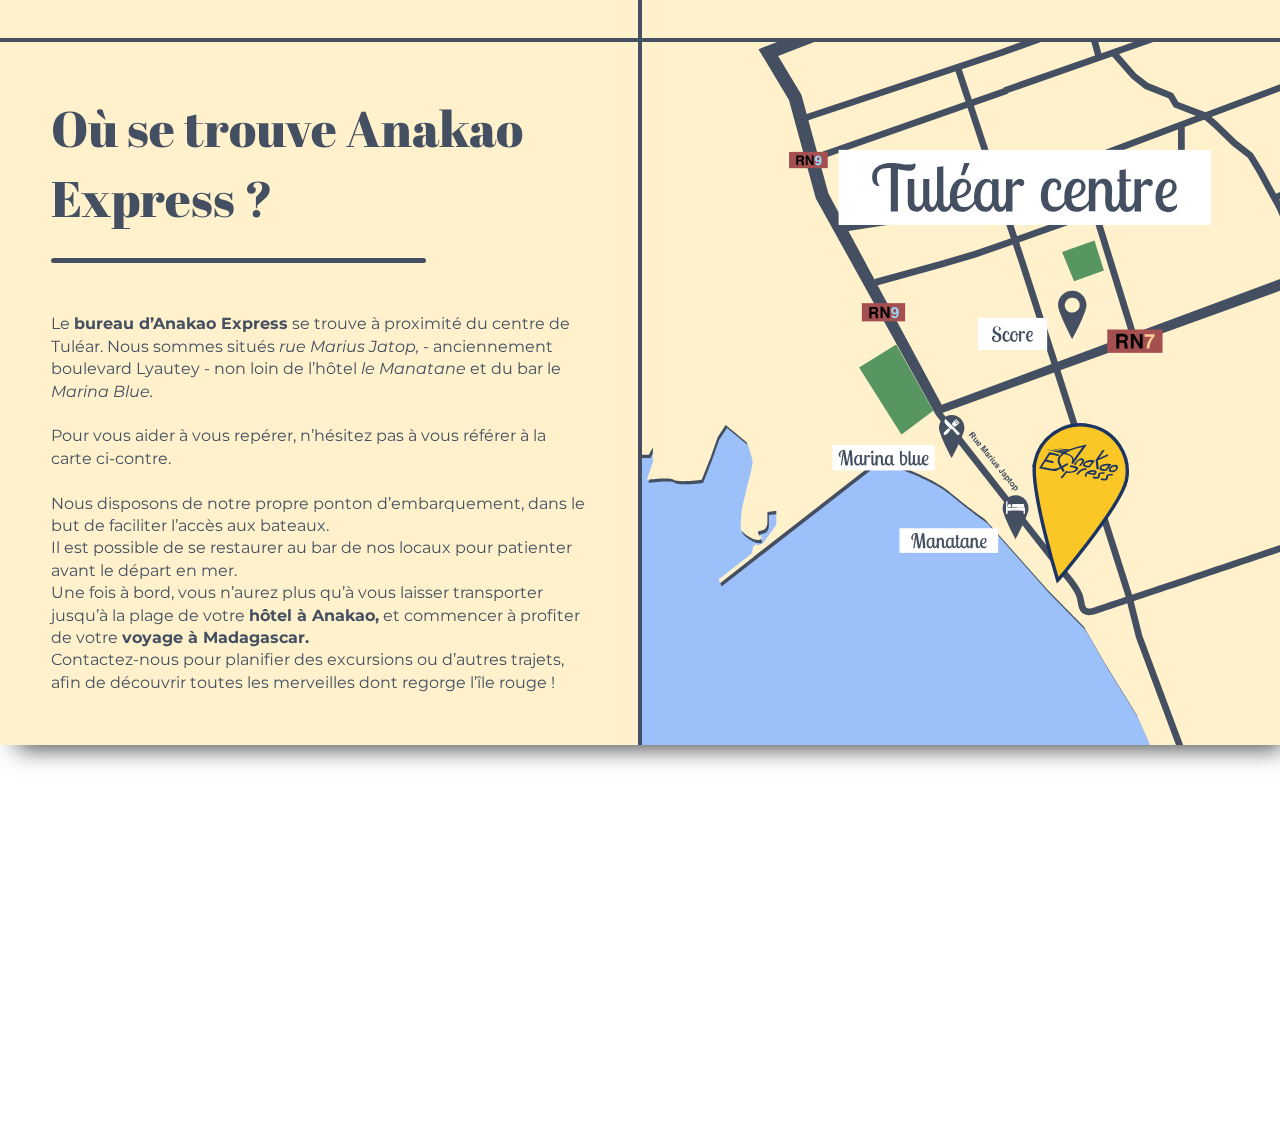
==== commit 94a2f3d0: "ajustement du texte a propos page d'accueil" ====
--- a/acces.html
+++ b/acces.html
@@ -30,7 +30,7 @@
 <body class="body_acces">
 
 
-    <!-------------------- NAVBAR ---------------------->
+    <!-- NAVBAR -->
 
 
     <header>
@@ -58,7 +58,7 @@
     </header>
 
 
-    <!-------------------- SPLASHSCREEN ---------------------->
+    <!-- SPLASHSCREEN -->
 
 
     <section class="splashscreen_acces">
@@ -75,7 +75,7 @@
     </section>
 
 
-    <!-------------------- MAIN ---------------------->
+    <!-- MAIN -->
 
 
     <main class="bg">
@@ -84,8 +84,8 @@
             <section class="acces_items" id ="scroll-to-acces">
                 <h2>Comment aller jusqu'à Tuléar ?</h2>
                 <div class="separate_acces"></div>
-                <p>Quel que soit votre point de départ, l’avion qui vous emmène à Madagascar atterrit à la capitale, <strong>Antananarivo</strong> <i>- aussi désignée sous le nom de Tananarive -,</i> située sur la partie Nord du pays. Or, Tuléar est localisé sur la côte Sud-Ouest de l’île. <br>La meilleure solution consiste à <strong>embarquer dans un second avion.</strong> En une heure et demi environ, vous atteindrez cette destination.<br>
-                    La seconde alternative est de <strong>se déplacer en taxi-brousse.</strong><br> Il est également envisageable de <strong>louer un 4x4</strong> auprès d’une agence de voyages. En empruntant la nationale 7, vous aurez alors la liberté de vous arrêter en chemin pour contempler des sites exceptionnels, comme le parc national d’Isalo.
+                <p>Quel que soit votre point de départ, l’avion qui vous emmène à Madagascar atterrit à la capitale, <strong>Antananarivo</strong> <i>- aussi désignée sous le nom de Tananarive -,</i> située sur la partie Nord du pays. Or, Tuléar est localisé sur la côte Sud-Ouest de l’île. <br><br> La meilleure solution consiste à <strong>embarquer dans un second avion.</strong> <br> En une heure et demi environ, vous atteindrez cette destination.<br> <br>
+                    La seconde alternative est de <strong>se déplacer en taxi-brousse.</strong><br> Il est également envisageable de <strong>louer un 4x4</strong> auprès d’une agence de voyages. <br> En empruntant la nationale 7, vous aurez alors la liberté de vous arrêter en chemin pour contempler des sites exceptionnels, comme le parc national d’Isalo.
 
                 </p>
             </section>
@@ -94,7 +94,7 @@
                 <div class="separate_acces"></div>
                 <p>Une fois arrivé à Tuléar, il est plus rapide d’<strong>aller à Anakao</strong> par bateau. La
                     <strong>distance entre Anakao et Tuléar</strong> varie selon le mode de transport choisi :<br><br>
-                    ◇  8 h en 4x4 par la piste; <br>
+                    ◇  8 h en 4x4 par la piste <br>
                     ◇  1 h par la mer<br> <br>
                     Effectivement, la ville de Tuléar et le village d’Anakao sont séparés par le fleuve Onilahy. Le
                     traverser n’est pas évident, puisque les ponts sont éloignés et peu nombreux.
@@ -113,13 +113,13 @@
                     <h2>Où se trouve Anakao Express ?</h2>
                     <div class="separate_acces"></div>
 
-                    <p>Le </strong>bureau d’Anakao Express</strong> se trouve à proximité du centre de Tuléar. Nous
+                    <p>Le <strong>bureau d’Anakao Express</strong> se trouve à proximité du centre de Tuléar. Nous
                         sommes situés <i>rue Marius Jatop, </i>- anciennement boulevard Lyautey - non loin de l’hôtel
-                        <i>le Manatane</i> et du bar le <i>Marina Blue.</i> Pour vous aider à vous repérer, n’hésitez
-                        pas à vous référer à la carte ci-contre.<br>
+                        <i>le Manatane</i> et du bar le <i>Marina Blue.</i> <br> <br> Pour vous aider à vous repérer, n’hésitez
+                        pas à vous référer à la carte ci-contre.<br> <br>
                         Nous disposons de notre propre ponton d’embarquement, dans le but de faciliter l’accès aux
-                        bateaux. Il est possible de se restaurer au bar de nos locaux pour patienter avant le départ en
-                        mer. Une fois à bord, vous n’aurez plus qu’à vous laisser transporter jusqu’à la plage de votre
+                        bateaux. <br> Il est possible de se restaurer au bar de nos locaux pour patienter avant le départ en
+                        mer. <br> Une fois à bord, vous n’aurez plus qu’à vous laisser transporter jusqu’à la plage de votre
                         <strong>hôtel à Anakao,</strong> et commencer à profiter de votre <strong>voyage à
                             Madagascar.</strong><br>
                         Contactez-nous pour planifier des excursions ou d’autres trajets, afin de découvrir toutes les
@@ -137,7 +137,7 @@
     </main>
 
 
-    <!-------------------- FOOTER ---------------------->
+    <!-- FOOTER -->
 
 
     <footer>
